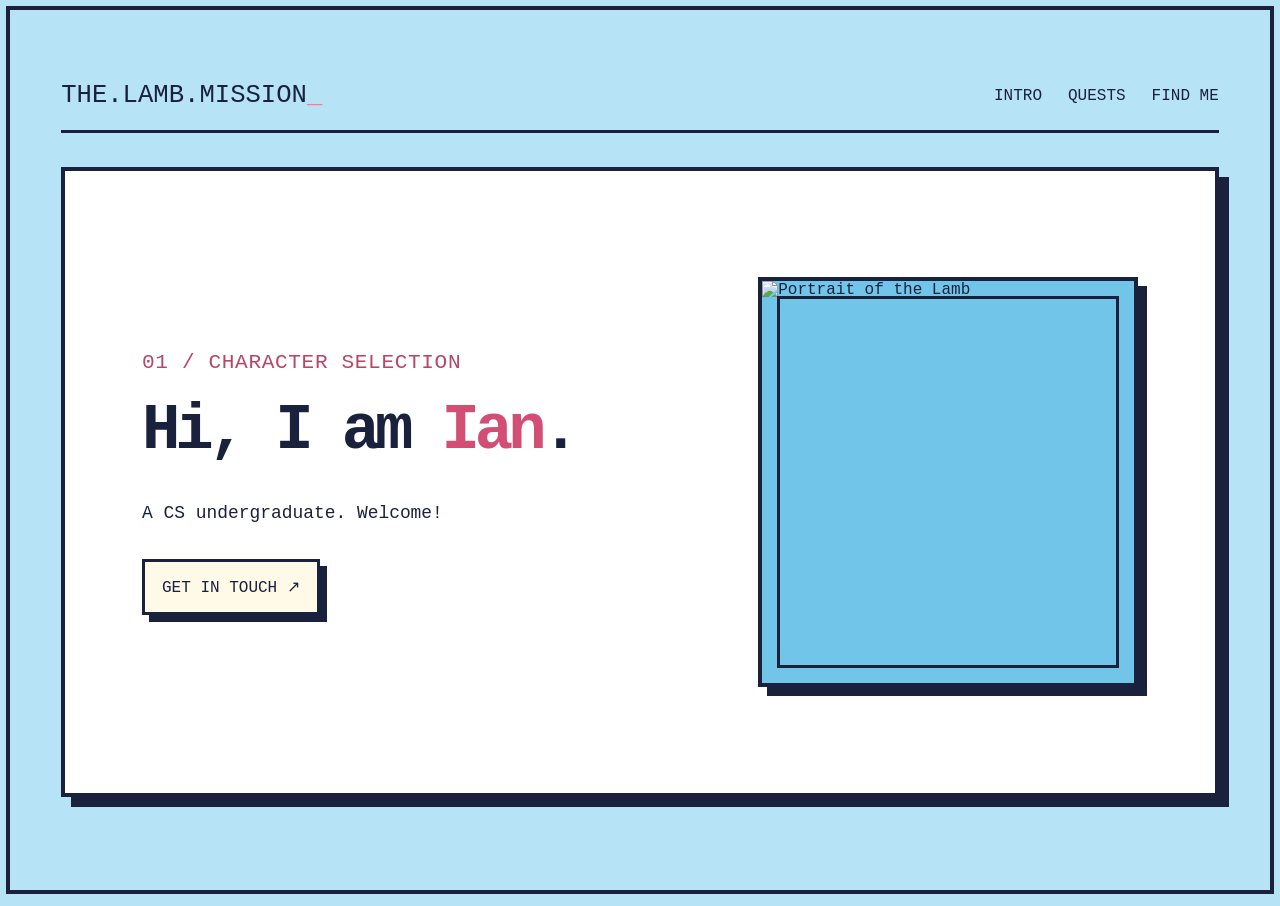
==== index.html @ 81b99cdf "Add files via upload" ====
<!doctype html>
<html lang="en">
  <head>
    <meta charset="UTF-8" />
    <meta name="viewport" content="width=device-width, initial-scale=1.0" />
    <meta name="description" content="A pixel-style personal portfolio." />
    <title>Portfolio -- Ian Lam</title>
    <link rel="stylesheet" href="styles.css" />
    <script src="script.js" defer></script>
  </head>
  <body>
    <div class="site-viewport">
      <!-- Update this image path, name, and stat values. -->
      <aside class="rpg-hud" aria-label="Player status">
        <div class="rpg-hud__portrait">
          <img src="images/pfp_HUD.png" alt="The Lamb Mission's avatar" />
        </div>
        <div class="rpg-hud__readout">
          <p class="rpg-hud__name">The_Lamb_Mission</p>
          <div class="hud-meter">
            <span class="hud-meter__label">HP</span>
            <span class="hud-meter__track hud-meter__track--health" role="progressbar" aria-label="Scroll progress" aria-valuemin="0" aria-valuemax="100" aria-valuenow="0"><i></i></span>
            <b class="hud-meter__value">0</b>
          </div>
        </div>
      </aside>

      <header class="site-header site-container">
        <a class="site-brand" href="#character-select">THE.LAMB.MISSION<span>_</span></a>
        <nav class="site-nav" aria-label="Main navigation">
          <a href="#character-select">INTRO</a>
          <a href="#quest-board">QUESTS</a>
          <a href="#find-me">FIND ME</a>
        </nav>
      </header>

      <main class="site-container">
        <!-- Replace the text and image path in this character-selection card. -->
        <section id="character-select" class="character-select" aria-labelledby="character-title">
          <div class="character-select__copy">
            <p class="section-label">01 / CHARACTER SELECTION</p>
            <h1 id="character-title">Hi, I am <span>Ian</span>.</h1>
            <p class="intro-text">A CS undergraduate. Welcome!</p>
            <a class="action-button" href="contact.html">GET IN TOUCH ↗</a>
          </div>

          <figure class="character-portrait">
            <!-- Put your image in an images folder and change src to its file name. -->
            <img src="images/pfp_Intro.png" alt="Portrait of the Lamb" />
          </figure>
        </section>

        <section id="quest-board" class="quest-board" aria-labelledby="quest-board-title">
          <div class="section-header">
            <p class="section-label">02 / QUEST BOARD</p>
            <h2 id="quest-board-title">Active Quests</h2>
          </div>

          <!-- Duplicate a .quest-card to add another project. -->
          <div class="quest-list">
            <article class="quest-card quest-card--rose">
              <div class="quest-card__header"><span class="quest-card__id">QUEST 01</span><span class="quest-card__status">COMPLETE</span></div>
              <div class="quest-card__content">
                <div>
                  <h3>Fitness App (One Device)</h3>
                  <p>A fitness app, with the purpose of reducing reliant on external devices by using Pose Estimation.</p>
                </div>
                <dl class="quest-card__meta">
                  <div><dt>ROLE</dt><dd>DESIGN + DEV</dd></div>
                  <div><dt>REWARD</dt><dd>XP +50</dd></div>
                </dl>
              </div>
              <a class="quest-button" href="fitness-app.html">START QUEST ↗</a>
            </article>
            <article class="quest-card quest-card--mint">
              <div class="quest-card__header"><span class="quest-card__id">QUEST 02</span><span class="quest-card__status">ONGOING</span></div>
              <div class="quest-card__content">
                <div>
                  <h3>AI Curiosity Experiment</h3>
                  <p>Investigation on AI models' possible human traits, specifically curiosity.</p>
                </div>
                <dl class="quest-card__meta">
                  <div><dt>ROLE</dt><dd>INVESTIGATOR</dd></div>
                  <div><dt>REWARD</dt><dd>XP +70</dd></div>
                </dl>
              </div>
              <a class="quest-button" href="ai-curiosity-experiment.html">START QUEST ↗</a>
            </article>
            <article class="quest-card quest-card--gold">
              <div class="quest-card__header"><span class="quest-card__id">QUEST 03</span><span class="quest-card__status">COMPLETE</span></div>
              <div class="quest-card__content">
                <div>
                  <h3>GitHub README.md</h3>
                  <p>Learn about my projects here!</p>
                </div>
                <dl class="quest-card__meta">
                  <div><dt>ROLE</dt><dd>APPRENTICE</dd></div>
                  <div><dt>REWARD</dt><dd>XP +10</dd></div>
                </dl>
              </div>
              <a class="quest-button" href="https://github.com/the-lamb-mission/the-lamb-mission">START QUEST ↗</a>
            </article>
          </div>
        </section>

        <section id="find-me" class="find-me" aria-labelledby="find-me-title">
          <div class="section-header">
            <p class="section-label">03 / CONTACT</p>
            <h2 id="find-me-title">Find me!</h2>
          </div>
          <div class="find-me__summary">
            <p class="profile-summary">I am active on LinkedIn and GitHub! Do be aware the Instagram page do not work, and it will be published soon.</p>
            <br></br>
            <p class="profile-summary">You can also find my CV here soon! It is still on progress, so keep in touch!</p>
          </div>

          <div class="find-me__actions">
            <!-- Add your pixel flowerbud image at images/flowerbud.png. -->
            <figure class="flowerbud-art">
              <img src="images/flowerbud.png" alt="Pixelated flowerbud" />
            </figure>

            <!-- Replace these placeholder URLs with your own profiles and CV file. -->
            <ul class="social-links" aria-label="Find me online">
              <li><a class="social-button social-button--linkedin" href="https://www.linkedin.com/in/yan-ping-lam-workspace/" target="_blank" rel="noreferrer">LINKEDIN <span>↗</span></a></li>
              <li><a class="social-button social-button--github" href="https://github.com/the-lamb-mission" target="_blank" rel="noreferrer">GITHUB <span>↗</span></a></li>
              <li><a class="social-button social-button--instagram" href="https://www.instagram.com" target="_blank" rel="noreferrer">INSTAGRAM <span>↗</span></a></li>
              <li><a class="social-button social-button--cv" href="assets/your-name-cv.pdf" target="_blank">DOWNLOAD CV <span>↗</span></a></li>
            </ul>
          </div>
        </section>
      </main>

      <footer class="site-footer site-container">© <span id="footer-year"></span> Ian Lam / BUILT WITH PIXELS</footer>
    </div>
  </body>
</html>
---- styles.css ----
@font-face {
  font-family: "Monocraft";
  src: url("https://cdn.jsdelivr.net/gh/IdreesInc/Monocraft@v4.2.1/dist/Monocraft-ttf/Monocraft.ttf") format("truetype");
  font-style: normal;
  font-weight: 400;
  font-display: swap;
}

:root {
  --ink: #19213d;
  --cream: #fff9e8;
  --yellow: #ffd662;
  --pink: #ff7795;
  --blue: #70c5e8;
  --frame-gap: 6px;
}

* { box-sizing: border-box; }
html, body { height: 100%; }
html { scroll-behavior: smooth; }
body {
  min-width: 320px;
  margin: 0;
  color: var(--ink);
  font-family: "Monocraft", monospace;
  overflow: hidden;
  background: #b7e3f7;
}

a { color: inherit; }
.site-viewport {
  height: calc(100dvh - (var(--frame-gap) * 2));
  margin: var(--frame-gap);
  padding: clamp(22px, 4vw, 52px);
  overflow-x: clip;
  overflow-y: auto;
  border: 4px solid var(--ink);
  background: #b7e3f7;
}
.site-container { width: min(1180px, 100%); margin-inline: auto; }

.site-header {
  display: flex;
  align-items: center;
  justify-content: space-between;
  padding: 20px 0 20px;
  border-bottom: 3px solid var(--ink);
}
.site-brand { font-size: 1.6rem; text-decoration: none; }
.site-brand span { color: var(--pink); }
.site-nav { display: flex; gap: 26px; }
.site-nav a { font-size: 1rem; text-decoration: none; }
.site-nav a:hover { color: #b74668; }

.character-select {
  display: grid;
  grid-template-columns: 1.15fr .85fr;
  gap: clamp(36px, 8vw, 110px);
  align-items: center;
  min-height: 630px;
  margin: 34px 0;
  padding: clamp(30px, 6vw, 82px);
  border: 4px solid var(--ink);
  background: #fff;
  box-shadow: 10px 10px 0 var(--ink);
}
.section-label { margin: 0 0 18px; color: #b74668; letter-spacing: .03em; font-size: clamp(.67rem, 1.65vw, 1.5rem);}
h1, h2, h3, p { margin-top: 0; }
h1 { max-width: 675px; margin-bottom: 27px; font-size: clamp(2rem, 5vw, 4rem); line-height: 1.22; letter-spacing: -.08em; }
h1 span { color: #d34e74; }
.intro-text { max-width: 590px; margin-bottom: 30px; font-size: clamp(1rem, 1.4vw, 1.25rem); line-height: 1.8; }

.action-button {
  display: inline-block;
  padding: 15px 17px;
  border: 3px solid var(--ink);
  background: var(--cream);
  box-shadow: 7px 7px 0 var(--ink);
  font-size: 1rem;
  text-decoration: none;
  transition: transform .16s steps(2), box-shadow .16s steps(2);
}
.action-button:hover { transform: translate(-3px, -3px); box-shadow: 10px 10px 0 var(--ink); }

.character-portrait { position: relative; margin: 0; border: 4px solid var(--ink); background: var(--blue); box-shadow: 9px 9px 0 var(--ink); }
.character-portrait::before { content: ""; position: absolute; inset: 15px; border: 3px solid var(--ink); pointer-events: none; }
.character-portrait img { display: block; width: 100%; aspect-ratio: 1 / 1.08; object-fit: cover; image-rendering: pixelated; }

.quest-board, .find-me { padding: 82px 0; border-bottom: 3px solid var(--ink); }
.section-header { margin-bottom: 37px; }
h2 { font-size: clamp(1.35rem, 2.5vw, 2.1rem); line-height: 1.35; letter-spacing: -.06em; }
.quest-list { display: grid; gap: 20px; }
.quest-card { padding: 20px; border: 3px solid var(--ink); box-shadow: 7px 7px 0 var(--ink); }
.quest-card--rose { background: rgba(255, 196, 210, .82); }
.quest-card--mint { background: rgba(119, 216, 194, .76); }
.quest-card--gold { background: rgba(255, 214, 98, .78); }
.quest-card__header { display: flex; justify-content: space-between; gap: 12px; padding-bottom: 13px; border-bottom: 2px solid var(--ink); }
.quest-card__id, .quest-card__status { font-size: 1rem; }
.quest-card__id { color: #b74668; }
.quest-card__status { color: #176954; }
.quest-card__content { display: grid; grid-template-columns: 1fr auto; gap: 24px; padding: 20px 0; }
h3 { margin-bottom: 9px; font-size: 1.2rem; }
.quest-card p { margin: 0; font-size: .9rem; line-height: 1.55; }
.quest-card__meta { display: grid; grid-template-columns: repeat(2, auto); gap: 22px; margin: 0; }
.quest-card__meta div { min-width: 86px; }
.quest-card__meta dt { margin-bottom: 7px; color: #b74668; font-size: .6rem; }
.quest-card__meta dd { margin: 0; font-size: .7rem; line-height: 1.45; }
.quest-button { display: inline-block; padding: 13px 15px; border: 3px solid var(--ink); background: var(--cream); box-shadow: 6px 6px 0 var(--ink); font-size: .8rem; text-decoration: none; transition: transform .14s steps(2), box-shadow .14s steps(2); }
.quest-button:hover { transform: translate(-3px, -3px); box-shadow: 10px 10px 0 var(--ink); }
.quest-button:active { transform: translate(3px, 3px); box-shadow: 2px 2px 0 var(--ink); }
.quest-card--rose .quest-button { background: #ffe1e8; }
.quest-card--mint .quest-button { background: #b9f1e2; }
.quest-card--gold .quest-button { background: #ffebaa; }

.find-me { display: grid; grid-template-columns: minmax(0, 1.1fr) minmax(240px, .9fr); gap: 28px clamp(35px, 7vw, 100px); }
.find-me .section-header { margin: 0; }
.find-me__summary { grid-column: 2; grid-row: 1 / span 2; align-self: start; padding-top: 5px; }
.profile-summary { margin: 0; font-size: 1.2rem; line-height: 1.8; }
.find-me__actions { grid-column: 1; }
.flowerbud-art { width: 100%; margin: 0 0 24px; }
.flowerbud-art img { display: block; width: 100%; height: 150px; object-fit: contain; image-rendering: pixelated; mix-blend-mode: multiply; opacity: .88; }
.social-links { display: grid; grid-template-columns: repeat(2, 1fr); gap: 16px; margin: 0; padding: 0; list-style: none; }
.social-button { display: flex; justify-content: space-between; gap: 8px; padding: 15px; border: 3px solid var(--ink); box-shadow: 6px 6px 0 var(--ink); font-size: 1rem; text-decoration: none; transition: transform .14s steps(2), box-shadow .14s steps(2); }
.social-button:hover { transform: translate(-3px, -3px); box-shadow: 10px 10px 0 var(--ink); }
.social-button:active { transform: translate(3px, 3px); box-shadow: 2px 2px 0 var(--ink); }
.social-button--linkedin { background: #8fd5f3; }
.social-button--github { background: #c6cad4; }
.social-button--instagram { background: #ff9ebb; }
.social-button--cv { background: #ffe28a; }
.site-footer { padding: 31px 0 45px; font-size: .62rem; text-align: center; }

.detail-page { padding: 52px 0 82px; }
.detail-page__back { display: inline-block; margin-bottom: 42px; font-size: 1rem; text-decoration: none; }
.detail-page__back:hover { color: #b74668; }
.detail-page__card { max-width: 820px; padding: clamp(28px, 5vw, 64px); border: 4px solid var(--ink); background: #fff; box-shadow: 10px 10px 0 var(--ink); }
.detail-page__card h1 { margin-bottom: 25px; font-size: 4rem;}
.detail-page__summary { max-width: 620px; font-size: .92rem; line-height: 1.8; }
.detail-page__meta { display: grid; grid-template-columns: repeat(3, 1fr); gap: 14px; margin: 38px 0 0; }
.detail-page__meta div { padding: 14px; border: 2px solid var(--ink); background: var(--cream); }
.detail-page__meta dt { margin-bottom: 7px; color: #b74668; font-size: .9rem; }
.detail-page__meta dd { margin: 0; font-size: .9rem; }

.rpg-hud {
  position: fixed;
  z-index: 4;
  top: calc(var(--frame-gap) + 4px);
  left: calc(var(--frame-gap) + 4px);
  display: grid;
  grid-template-columns: 54px 1fr;
  gap: 9px;
  width: 244px;
  padding: 10px 13px 10px 10px;
  background: rgba(20, 41, 75, .36);
  backdrop-filter: blur(6px);
  box-shadow: 3px 3px 0 rgba(25, 33, 61, .16);
  clip-path: polygon(0 0, calc(100% - 12px) 0, 100% 12px, 100% 100%, 12px 100%, 0 calc(100% - 12px));
  opacity: 0;
  visibility: hidden;
  transform: translate(-8px, -8px) scale(.96);
  transition: opacity .24s ease, transform .32s steps(5), visibility .32s;
  pointer-events: none;
}
.rpg-hud.is-active { opacity: 1; visibility: visible; transform: translate(0) scale(1); }
.rpg-hud__portrait { padding: 3px; background: rgba(255, 255, 255, .58); box-shadow: inset 0 0 0 1px rgba(25, 33, 61, .55); }
.rpg-hud__portrait img { display: block; width: 48px; height: 48px; background: var(--pink); object-fit: cover; image-rendering: pixelated; }
.rpg-hud__readout { min-width: 0; }
.rpg-hud__name { margin: 0 0 8px; color: #fff; font-size: .75rem; text-shadow: 1px 1px 0 rgba(25, 33, 61, .65); }
.hud-meter { display: grid; grid-template-columns: 22px 1fr 22px; gap: 4px; align-items: center; margin-top: 5px; color: #fff; font-size: .58rem; text-shadow: 1px 1px 0 rgba(25, 33, 61, .65); }
.hud-meter__track { display: block; height: 8px; overflow: hidden; background: rgba(7, 24, 49, .62); box-shadow: inset 0 0 0 1px rgba(255, 255, 255, .45); }
.hud-meter__track i { display: block; width: 0; height: 100%; transition: width .12s linear; }
.hud-meter__track--health i { background: #ff829e; }
.hud-meter b { font-size: .56rem; font-weight: 400; text-align: right; }

@media (max-width: 720px) {
  :root { --frame-gap: 4px; }
  .site-viewport { border-width: 3px; padding: 22px 18px; }
  .site-header { padding: 29px 0 16px; }
  .site-brand { font-size: .9rem; }
  .site-nav { gap: 14px; }
  .site-nav a { font-size: .6rem; }
  .character-select { grid-template-columns: 1fr; }
  .find-me { display: block; }
  .find-me .section-header { margin-bottom: 30px; }
  .find-me__summary { padding: 0; margin-bottom: 28px; }
  .character-select { min-height: 0; margin: 22px 0; padding: 38px 24px; }
  .character-portrait { width: min(100%, 390px); }
  .quest-board, .find-me { padding: 62px 0; }
  .detail-page { padding: 34px 0 62px; }
  .rpg-hud { top: calc(var(--frame-gap) + 3px); left: calc(var(--frame-gap) + 3px); }
}

@media (max-width: 460px) {
  .site-viewport { padding: 16px 12px; }
  h1 { font-size: 2rem; }
  .quest-card__content { grid-template-columns: 1fr; gap: 17px; }
  .quest-card__meta { gap: 12px; }
  .social-links { grid-template-columns: 1fr; }
  .detail-page__meta { grid-template-columns: 1fr; }
  .rpg-hud { grid-template-columns: 46px 1fr; width: 218px; padding: 8px 10px 8px 8px; }
  .rpg-hud__portrait img { width: 40px; height: 40px; }
}

@media (prefers-reduced-motion: reduce) {
  html { scroll-behavior: auto; }
  *, *::before, *::after { transition-duration: .01ms !important; animation-duration: .01ms !important; }
}
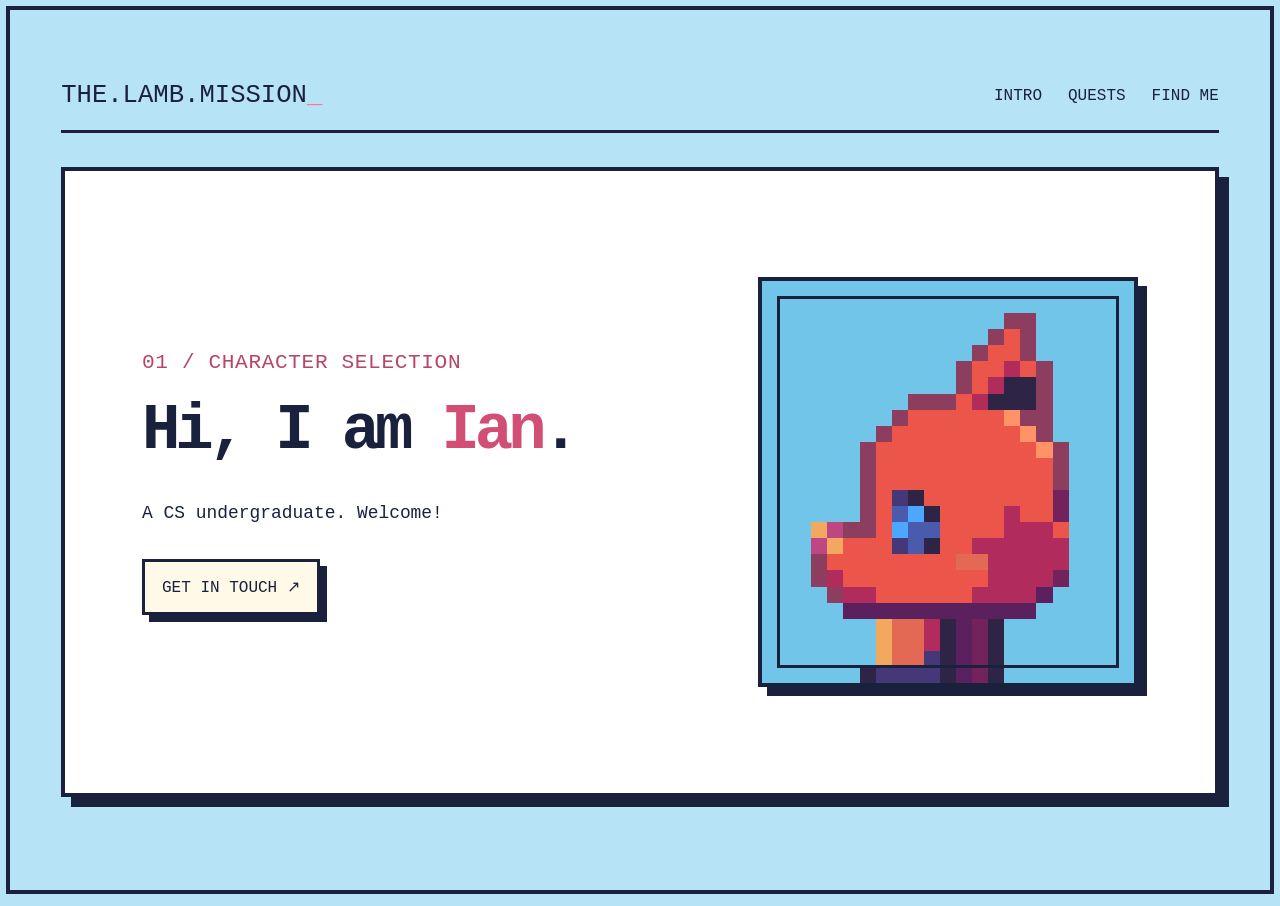
==== commit 204f0f6f: "Replace flowerbud image with decor image" ====
--- a/index.html
+++ b/index.html
@@ -116,8 +116,8 @@
 
           <div class="find-me__actions">
             <!-- Add your pixel flowerbud image at images/flowerbud.png. -->
-            <figure class="flowerbud-art">
-              <img src="images/flowerbud.png" alt="Pixelated flowerbud" />
+            <figure class="decor-image">
+              <img src="images/decor_Slime.png" alt="Decor Image" />
             </figure>
 
             <!-- Replace these placeholder URLs with your own profiles and CV file. -->
--- a/styles.css
+++ b/styles.css
@@ -117,8 +117,8 @@
 .find-me__summary { grid-column: 2; grid-row: 1 / span 2; align-self: start; padding-top: 5px; }
 .profile-summary { margin: 0; font-size: 1.2rem; line-height: 1.8; }
 .find-me__actions { grid-column: 1; }
-.flowerbud-art { width: 100%; margin: 0 0 24px; }
-.flowerbud-art img { display: block; width: 100%; height: 150px; object-fit: contain; image-rendering: pixelated; mix-blend-mode: multiply; opacity: .88; }
+.decor-image { width: 100%; margin: 0 0 24px; }
+.decor-image img { display: block; width: 100%; height: 150px; object-fit: contain; image-rendering: pixelated; mix-blend-mode: multiply; opacity: .88; }
 .social-links { display: grid; grid-template-columns: repeat(2, 1fr); gap: 16px; margin: 0; padding: 0; list-style: none; }
 .social-button { display: flex; justify-content: space-between; gap: 8px; padding: 15px; border: 3px solid var(--ink); box-shadow: 6px 6px 0 var(--ink); font-size: 1rem; text-decoration: none; transition: transform .14s steps(2), box-shadow .14s steps(2); }
 .social-button:hover { transform: translate(-3px, -3px); box-shadow: 10px 10px 0 var(--ink); }
@@ -133,7 +133,7 @@
 .detail-page__back { display: inline-block; margin-bottom: 42px; font-size: 1rem; text-decoration: none; }
 .detail-page__back:hover { color: #b74668; }
 .detail-page__card { max-width: 820px; padding: clamp(28px, 5vw, 64px); border: 4px solid var(--ink); background: #fff; box-shadow: 10px 10px 0 var(--ink); }
-.detail-page__card h1 { margin-bottom: 25px; font-size: 4rem;}
+.detail-page__card h1 { margin-bottom: 25px; font-size: 2rem;}
 .detail-page__summary { max-width: 620px; font-size: .92rem; line-height: 1.8; }
 .detail-page__meta { display: grid; grid-template-columns: repeat(3, 1fr); gap: 14px; margin: 38px 0 0; }
 .detail-page__meta div { padding: 14px; border: 2px solid var(--ink); background: var(--cream); }
